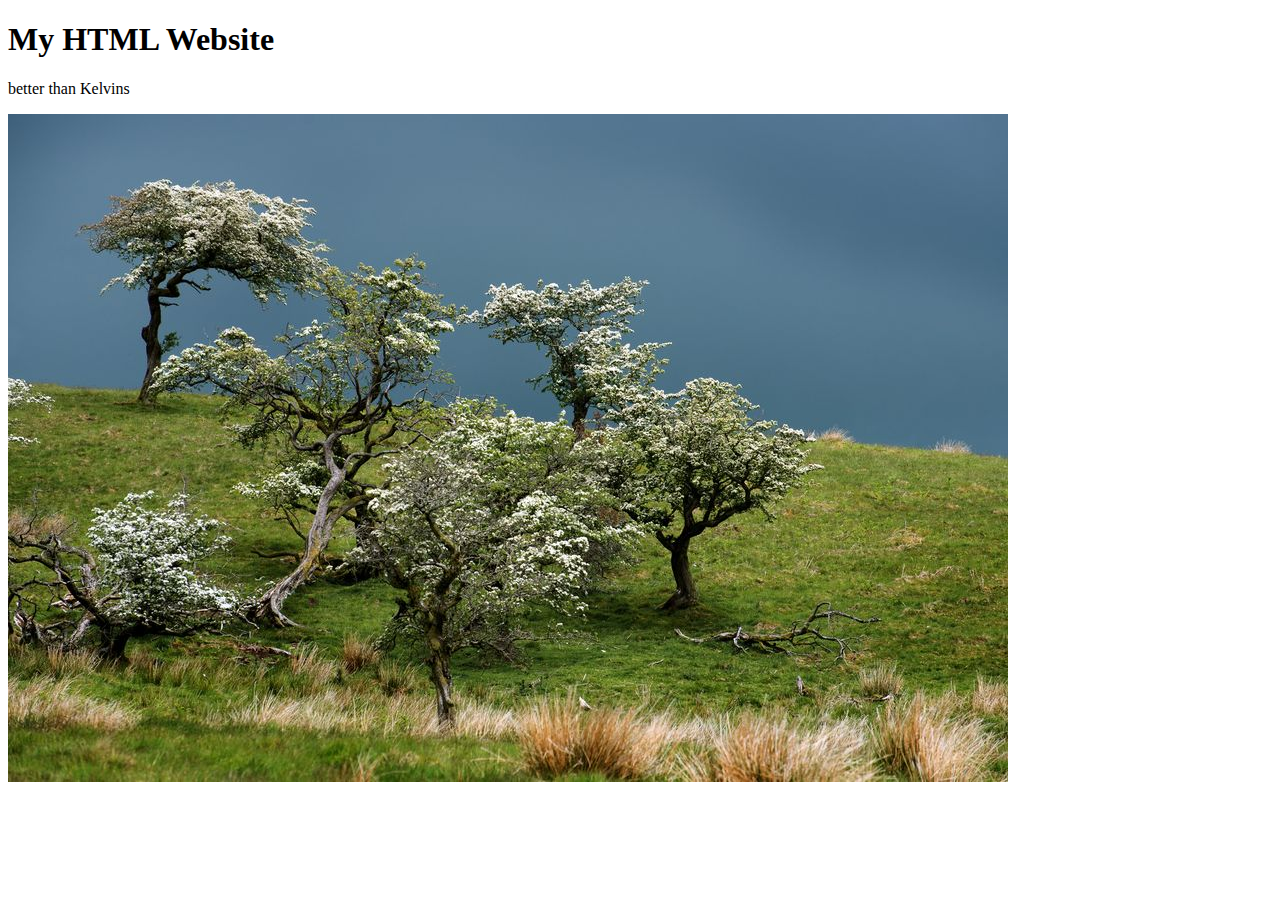
==== index.html @ 0942974b "image" ====
<!DOCTYPE html>
<html>
    <head>
        <title>James' Webiste</title>
    </head>
    <body>
        <h1>My HTML Website</h1>
        <p>better than Kelvins</p>
        <image src="storm.jpg"></image>
    </body>
</html>
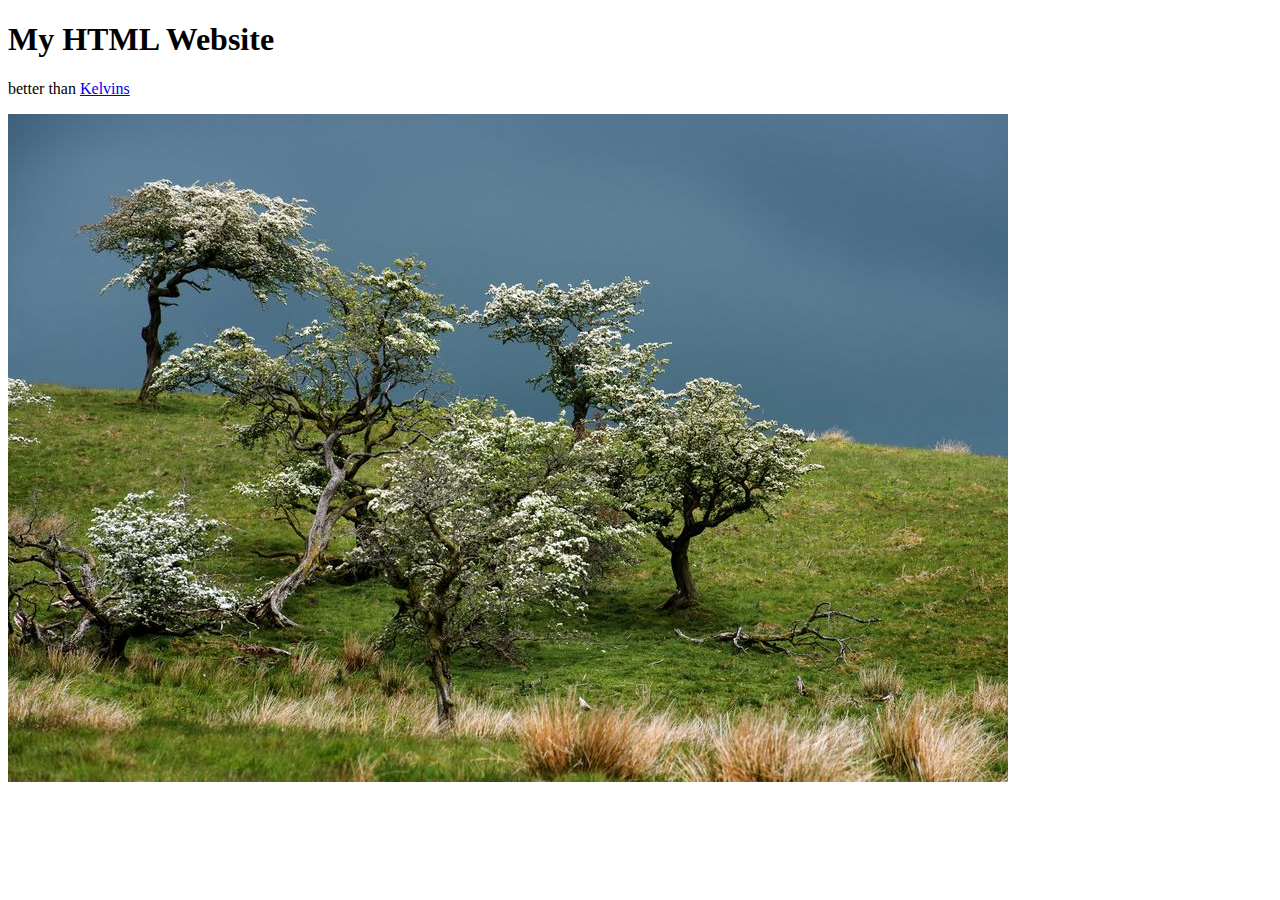
==== commit 3f89be90: "kelvin" ====
--- a/index.html
+++ b/index.html
@@ -5,7 +5,7 @@
     </head>
     <body>
         <h1>My HTML Website</h1>
-        <p>better than Kelvins</p>
+        <p>better than <a href="Appiah88.github.io">Kelvins</a></p>
         <image src="storm.jpg"></image>
     </body>
 </html>
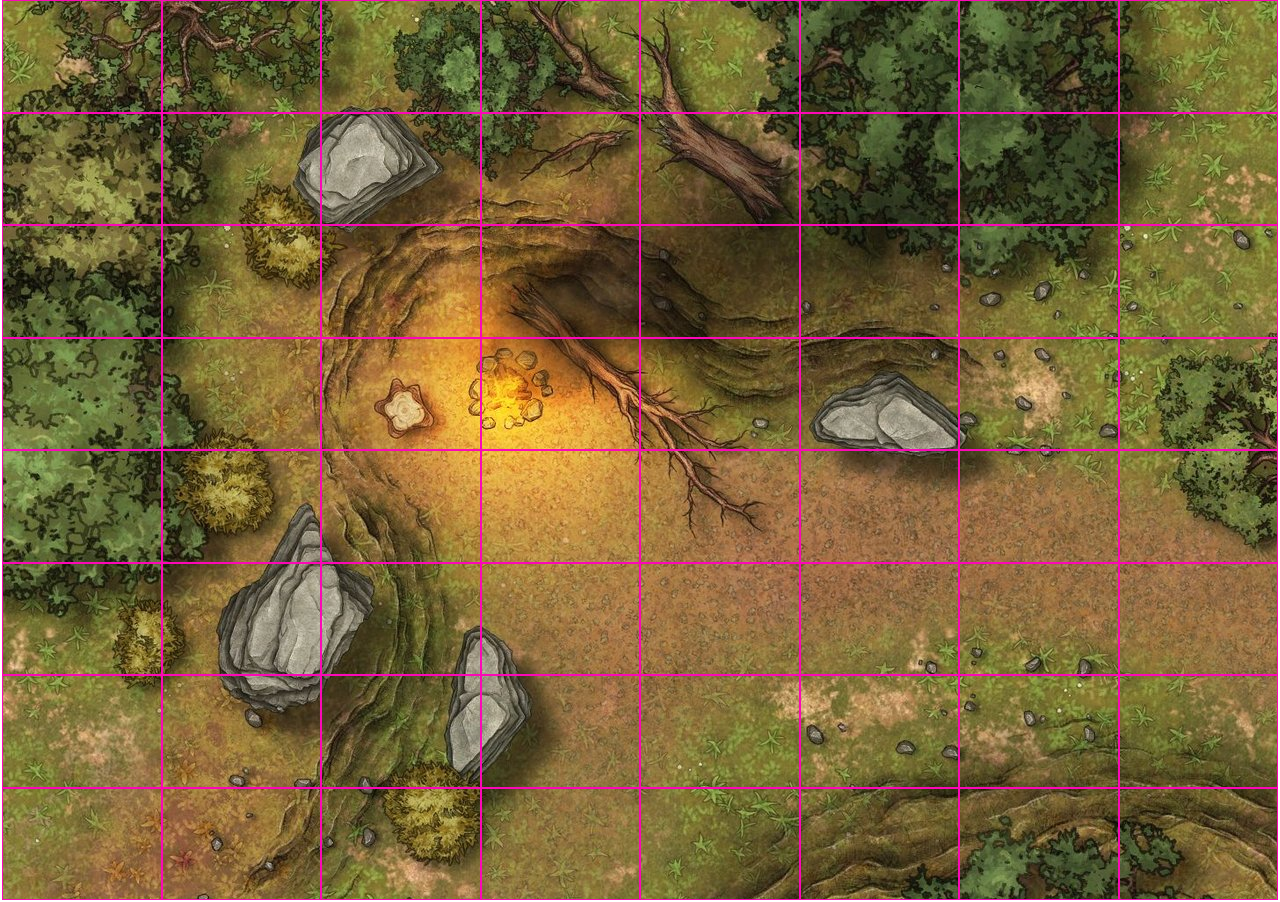
==== commit 08b4555e: "dnd map" ====
--- a/index.html
+++ b/index.html
@@ -1,11 +1,17 @@
 <!DOCTYPE html>
-<html>
-    <head>
-        <title>James' Webiste</title>
-    </head>
-    <body>
-        <h1>My HTML Website</h1>
-        <p>better than <a href="Appiah88.github.io">Kelvins</a></p>
-        <image src="storm.jpg"></image>
-    </body>
+<html lang="en">
+<head>
+    <meta charset="UTF-8">
+    <meta name="viewport" content="width=device-width, initial-scale=1.0">
+    <title>Board Game Grid</title>
+    <link rel="stylesheet" href="styles.css">
+</head>
+<body>
+    <div class="board-container">
+        <div id="board">
+            <!-- <image class="map-image" src="storm.jpg"></image> -->
+        </div>
+    </div>
+    <script src="script.js"></script>
+</body>
 </html>
--- a/styles.css
+++ b/styles.css
@@ -0,0 +1,52 @@
+body, html {
+    margin: 0;
+    padding: 0;
+    width: 100%;
+    height: 100%;
+    display: flex;
+    justify-content: center;
+    align-items: center;
+    background-color: #222;
+}
+
+.board-container {
+    width: 100%;
+    height: 100%;
+    display: flex;
+    justify-content: center;
+    align-items: center;
+    background-image: url("map.jpg");
+}
+
+.map-image {
+    width: 100%;
+    height: 100%;
+    opacity: 0.5;
+    /* display: flex;
+    justify-content: center;
+    align-items: center; */
+}
+
+#board {
+    display: grid;
+    grid-template-columns: repeat(8, 1fr);
+    grid-template-rows: repeat(8, 1fr);
+    width: 100%;
+    height: 100%;
+    border: 2px solid white;
+}
+
+.cell {
+    border: 1px solid rgb(252, 8, 183);
+    background-color: #dddddd03;
+    display: flex;
+    justify-content: center;
+    align-items: center;
+    font-size: 1.5rem;
+    cursor: pointer;
+    transition: background 0.3s;
+}
+
+.cell:hover {
+    background-color: #bbb;
+}
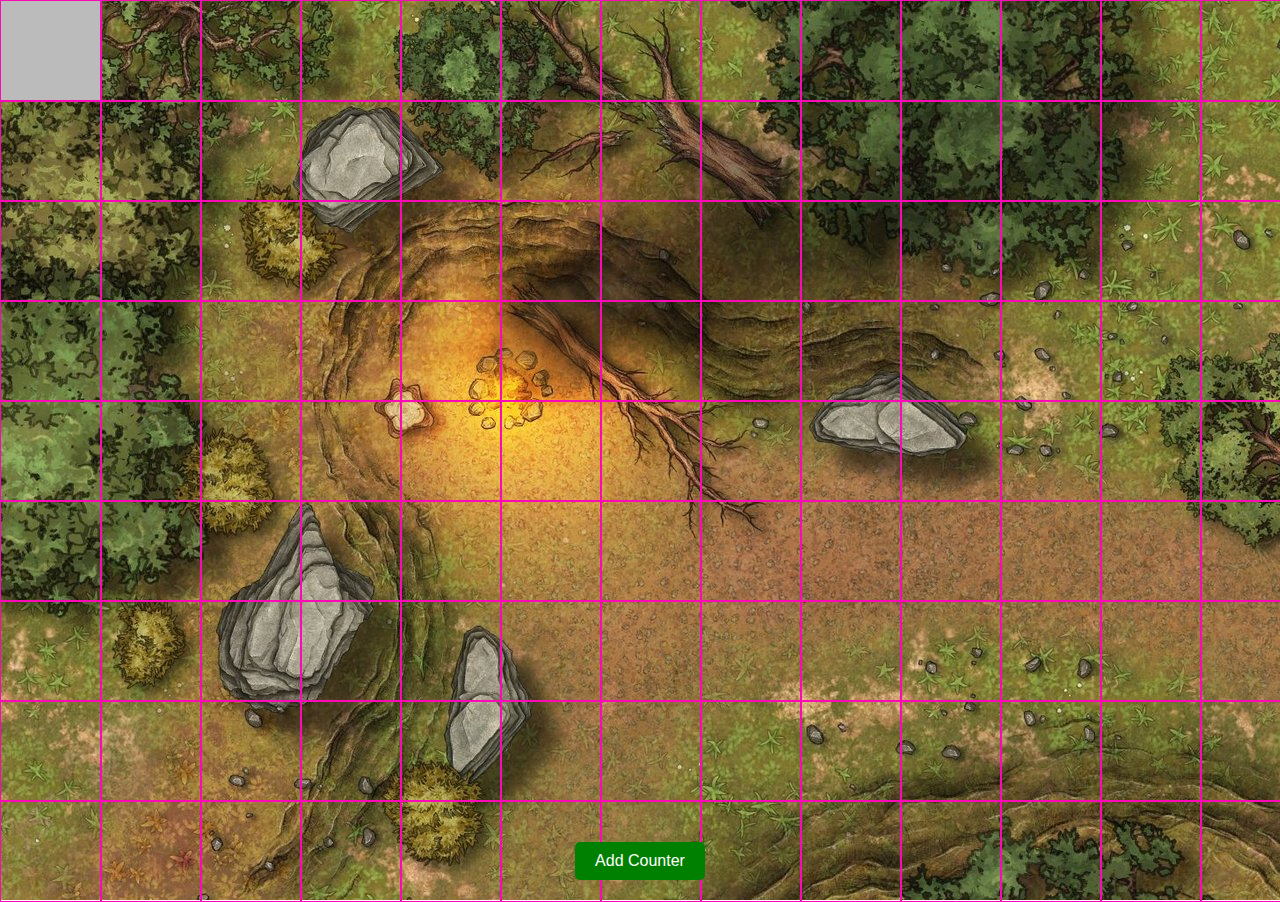
==== commit 6f77f7da: "counters moving" ====
--- a/index.html
+++ b/index.html
@@ -3,13 +3,14 @@
 <head>
     <meta charset="UTF-8">
     <meta name="viewport" content="width=device-width, initial-scale=1.0">
-    <title>Board Game Grid</title>
+    <title></title>
     <link rel="stylesheet" href="styles.css">
 </head>
 <body>
     <div class="board-container">
+        <!-- This button will be in the navbar -->
+        <button id="addCounterBtn">Add Counter</button>
         <div id="board">
-            <!-- <image class="map-image" src="storm.jpg"></image> -->
         </div>
     </div>
     <script src="script.js"></script>
--- a/styles.css
+++ b/styles.css
@@ -31,8 +31,8 @@
     display: grid;
     grid-template-columns: repeat(8, 1fr);
     grid-template-rows: repeat(8, 1fr);
-    width: 100%;
-    height: 100%;
+    width: 100vw;
+    height: 100vh;
     border: 2px solid white;
 }
 
@@ -43,10 +43,38 @@
     justify-content: center;
     align-items: center;
     font-size: 1.5rem;
-    cursor: pointer;
     transition: background 0.3s;
+    width: 100px;
+    height: 100px;
 }
 
 .cell:hover {
     background-color: #bbb;
 }
+.counter {
+    position: absolute;
+    width: 80px;
+    height: 80px;
+    background-color: red;
+    border-radius: 50%;
+    display: flex;
+    justify-content: center;
+    align-items: center;
+    color: white;
+    font-size: 24px;
+    font-weight: bold;
+    transition: 0.2s ease-in-out;
+    cursor: pointer;
+}
+
+#addCounterBtn {
+    position: absolute;
+    bottom: 20px;
+    padding: 10px 20px;
+    background-color: green;
+    color: white;
+    font-size: 16px;
+    border: none;
+    cursor: pointer;
+    border-radius: 5px;
+}
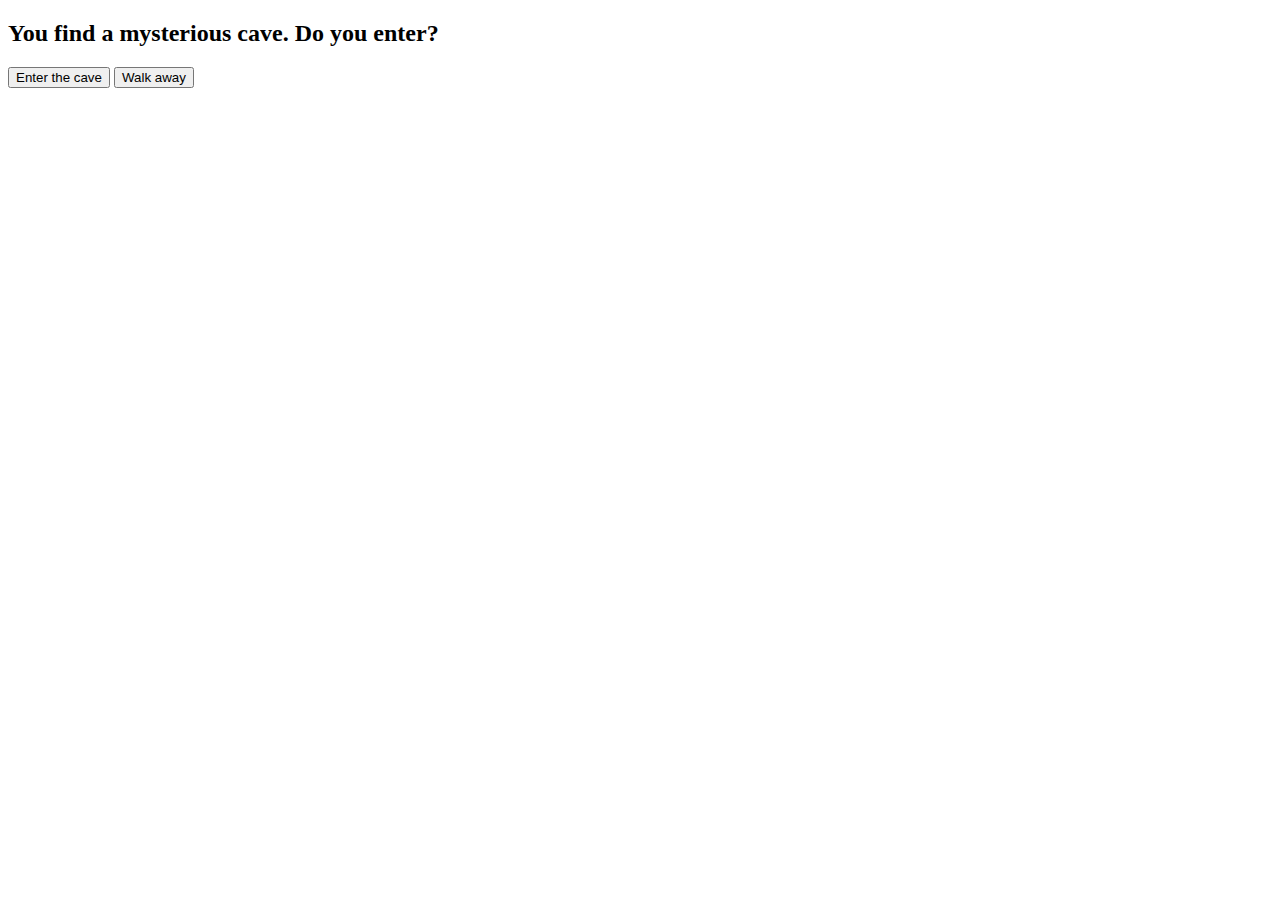
==== commit 314acbe6: "adventure and map stages" ====
--- a/index.html
+++ b/index.html
@@ -3,16 +3,17 @@
 <head>
     <meta charset="UTF-8">
     <meta name="viewport" content="width=device-width, initial-scale=1.0">
-    <title></title>
-    <link rel="stylesheet" href="styles.css">
+    <title>Mini DnD</title>
+
 </head>
 <body>
-    <div class="board-container">
-        <!-- This button will be in the navbar -->
-        <button id="addCounterBtn">Add Counter</button>
-        <div id="board">
+    <div id="game-container">
+        <h2 id="story-text">You find a mysterious cave. Do you enter?</h2>
+        <div id="choices-container">
+            <button class="choice" onclick="makeChoice(1)">Enter the cave</button>
+            <button class="choice" onclick="makeChoice(2)">Walk away</button>
         </div>
     </div>
-    <script src="script.js"></script>
+    <script src="adventure_script.js"></script>
 </body>
 </html>
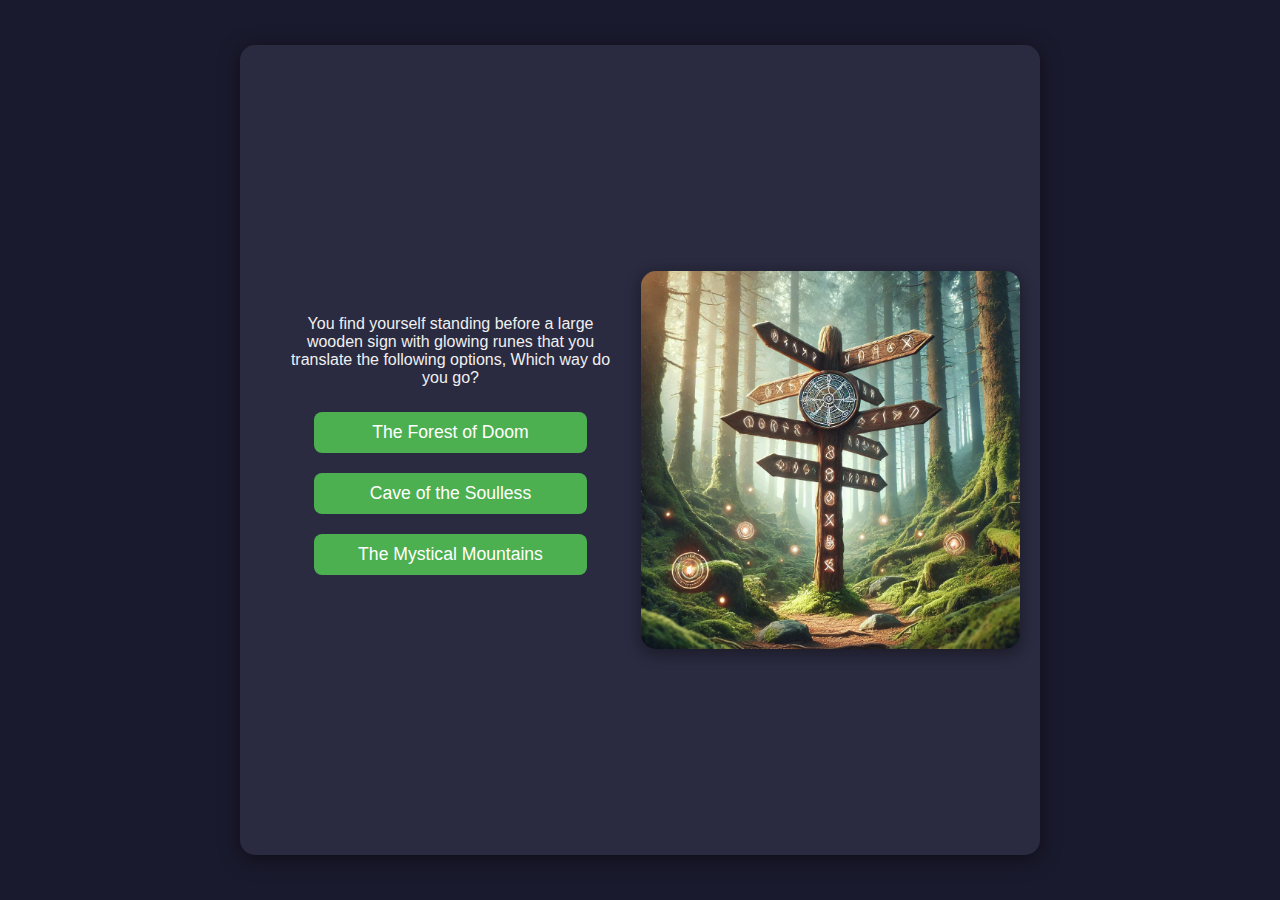
==== commit 93d6a7a6: "adventure" ====
--- a/index.html
+++ b/index.html
@@ -4,16 +4,22 @@
     <meta charset="UTF-8">
     <meta name="viewport" content="width=device-width, initial-scale=1.0">
     <title>Mini DnD</title>
-
+    <link rel="stylesheet" href="adventure.css">
 </head>
 <body>
     <div id="game-container">
-        <h2 id="story-text">You find a mysterious cave. Do you enter?</h2>
-        <div id="choices-container">
-            <button class="choice" onclick="makeChoice(1)">Enter the cave</button>
-            <button class="choice" onclick="makeChoice(2)">Walk away</button>
-        </div>
+
+            <div id="text-stuff">
+                <p id="story-text"></p>
+                <div id="choices-container"></div>
+            </div>
+            
+            <div id="img-box" class="image-box-cl">
+                <img id="story-image" src="" alt="Adventure scene">
+            </div>
+
     </div>
-    <script src="adventure_script.js"></script>
+
+    <script src="adventure.js"></script>
 </body>
 </html>
--- a/adventure.css
+++ b/adventure.css
@@ -0,0 +1,100 @@
+* {
+    margin: 0;
+    padding: 0;
+    box-sizing: border-box;
+    font-family: 'Verdana', sans-serif;
+}
+
+body {
+    background-color: #1a1a2e;
+    color: #f0f0f0;
+    display: flex;
+    justify-content: center;
+    align-items: center;
+    height: 100vh;
+    overflow: hidden;
+}
+
+#game-container {
+    width: 90%;
+    height: 90vh;
+    max-width: 800px;
+    background-color: #2a2a40;
+    border-radius: 15px;
+    padding: 20px;
+    box-shadow: 0 4px 20px rgba(0, 0, 0, 0.5);
+    display: flex;
+    justify-content: space-around;
+}
+
+
+#text-stuff {
+    text-align: center;
+    margin: auto;
+    width: 400px;
+    padding-right: 20px;
+    padding-left: 20px;
+}
+
+p#story-text {
+    font-size: 1rem;
+    margin-bottom: 15px;
+}
+
+#choices-container {
+    display: flex;
+    flex-direction: column;
+    align-items: center;
+}
+
+button.choice-btn {
+    background-color: #4caf50;
+    border: none;
+    color: white;
+    padding: 10px 20px;
+    margin: 10px;
+    border-radius: 8px;
+    font-size: 1.1rem;
+    cursor: pointer;
+    transition: background-color 0.3s;
+    width: 80%;
+}
+
+button.choice-btn:hover {
+    background-color: #45a049;
+}
+
+.image-box-cl {
+    display: flex;
+    justify-content: center;
+    align-items: center;
+    margin-top: 20px;
+    width: 400px;
+}
+
+.image-box-cl img {
+    max-width: 100%;
+    border-radius: 15px;
+    box-shadow: 0 4px 15px rgba(0, 0, 0, 0.4);
+}
+
+.btn-box {
+    display: flex;
+    justify-content: center;
+    margin-top: 20px;
+}
+
+#next-button {
+    background-color: #007acc;
+    color: white;
+    border: none;
+    padding: 10px 20px;
+    font-size: 1.1rem;
+    border-radius: 8px;
+    cursor: pointer;
+    transition: background-color 0.3s;
+}
+
+#next-button:hover {
+    background-color: #005fa3;
+}
